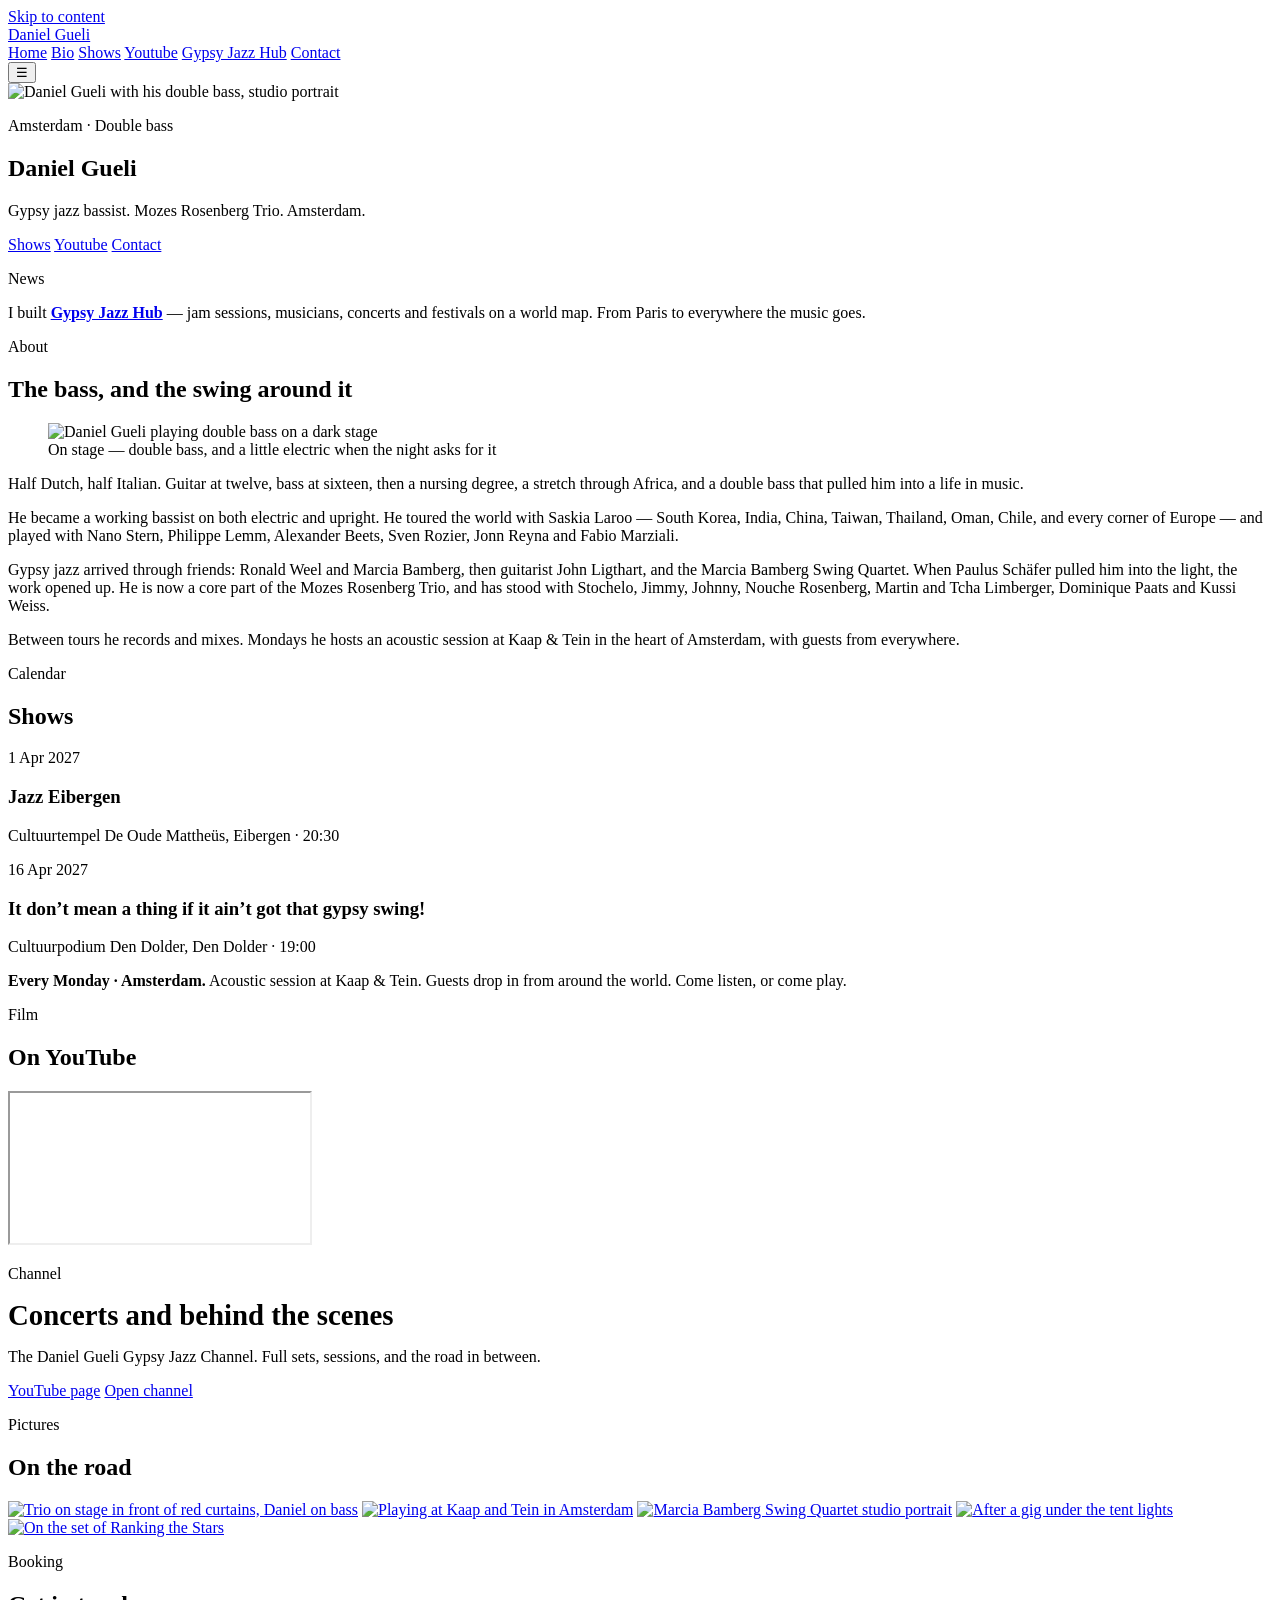
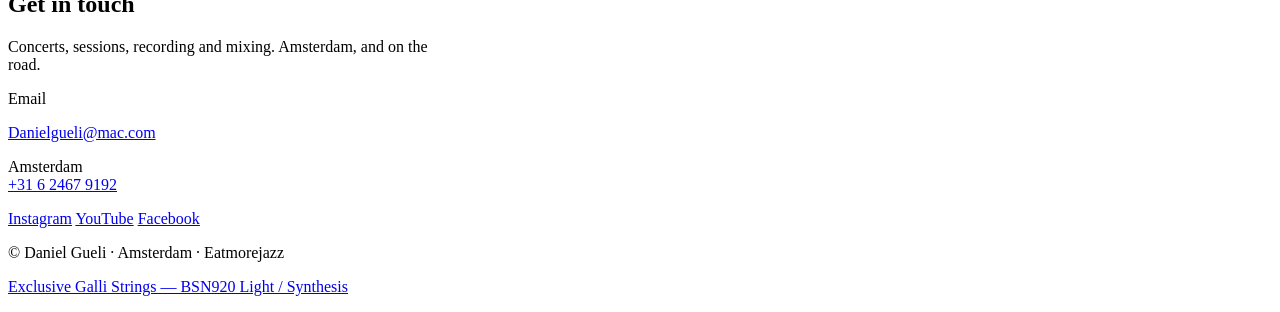
==== index.html @ 9262de5d "Add index.html for cream site" ====
<!DOCTYPE html>
<html lang="en">
<head>
  <meta charset="utf-8" />
  <meta name="viewport" content="width=device-width, initial-scale=1" />
  <title>Daniel Gueli — Gypsy Jazz Double Bass, Amsterdam</title>
  <meta name="description" content="Daniel Gueli is an Amsterdam-based gypsy jazz double bassist. Mozes Rosenberg Trio, Galli Strings artist." />
  <meta property="og:title" content="Daniel Gueli — Gypsy Jazz Double Bass" />
  <meta property="og:description" content="Amsterdam-based gypsy jazz double bassist. Mozes Rosenberg Trio." />
  <meta property="og:image" content="img/hero.jpg" />
  <meta name="twitter:card" content="summary_large_image" />
  <link rel="icon" href="img/hero.jpg" />
  <link rel="stylesheet" href="styles.css" />
  <script type="application/ld+json">
  {"@context":"https://schema.org","@type":"Person","name":"Daniel Gueli","jobTitle":"Double bassist","genre":"Gypsy jazz","address":{"@type":"PostalAddress","addressLocality":"Amsterdam","addressCountry":"NL"},"email":"mailto:Danielgueli@mac.com","telephone":"+31624679192","sameAs":["https://www.youtube.com/@danielgueli","https://www.instagram.com/daniel_gueli/","https://www.facebook.com/profile.php?id=100011158900462"]}
  </script>
</head>
<body>
  <a class="skip" href="#main">Skip to content</a>
  <header class="nav">
    <a class="brand" href="#top">Daniel Gueli</a>
    <nav class="nav-links" id="menu">
      <a href="#top">Home</a>
      <a href="#bio">Bio</a>
      <a href="#shows">Shows</a>
      <a href="youtube.html">Youtube</a>
      <a href="hub.html">Gypsy Jazz Hub</a>
      <a href="#contact">Contact</a>
    </nav>
    <button class="nav-toggle" id="menuBtn" aria-label="Menu" aria-expanded="false">☰</button>
  </header>

  <main id="main">
    <section class="hero" id="top">
      <img class="hero-bg" src="img/hero.jpg" alt="Daniel Gueli with his double bass, studio portrait" />
      <div class="hero-inner">
        <p class="eyebrow">Amsterdam · Double bass</p>
        <h1>Daniel Gueli</h1>
        <p class="lede">Gypsy jazz bassist. Mozes Rosenberg Trio. Amsterdam.</p>
        <div class="hero-cta">
          <a class="btn" href="#shows">Shows</a>
          <a class="btn ghost" href="youtube.html">Youtube</a>
          <a class="btn ghost" href="#contact">Contact</a>
        </div>
        <aside class="news-card">
          <p class="eyebrow">News</p>
          <p>I built <strong><a href="hub.html">Gypsy Jazz Hub</a></strong> — jam sessions, musicians, concerts and festivals on a world map. From Paris to everywhere the music goes.</p>
        </aside>
      </div>
    </section>

    <section id="bio">
      <div class="wrap">
        <div class="sec-h">
          <p class="eyebrow">About</p>
          <h2>The bass, and the swing around it</h2>
        </div>
        <div class="bio-grid">
          <figure class="photo-frame">
            <img src="img/stage.jpg" alt="Daniel Gueli playing double bass on a dark stage" />
            <figcaption class="photo-cap">On stage — double bass, and a little electric when the night asks for it</figcaption>
          </figure>
          <div>
            <p class="lead">Half Dutch, half Italian. Guitar at twelve, bass at sixteen, then a nursing degree, a stretch through Africa, and a double bass that pulled him into a life in music.</p>
            <p>He became a working bassist on both electric and upright. He toured the world with <span class="names">Saskia Laroo</span> — South Korea, India, China, Taiwan, Thailand, Oman, Chile, and every corner of Europe — and played with <span class="names">Nano Stern, Philippe Lemm, Alexander Beets, Sven Rozier, Jonn Reyna</span> and <span class="names">Fabio Marziali</span>.</p>
            <p>Gypsy jazz arrived through friends: <span class="names">Ronald Weel</span> and <span class="names">Marcia Bamberg</span>, then guitarist <span class="names">John Ligthart</span>, and the Marcia Bamberg Swing Quartet. When <span class="names">Paulus Schäfer</span> pulled him into the light, the work opened up. He is now a core part of the <span class="names">Mozes Rosenberg Trio</span>, and has stood with <span class="names">Stochelo, Jimmy, Johnny, Nouche</span> Rosenberg, <span class="names">Martin</span> and <span class="names">Tcha Limberger, Dominique Paats</span> and <span class="names">Kussi Weiss</span>.</p>
            <p>Between tours he records and mixes. Mondays he hosts an acoustic session at Kaap &amp; Tein in the heart of Amsterdam, with guests from everywhere.</p>
          </div>
        </div>
      </div>
    </section>

    <section class="shows" id="shows">
      <div class="wrap">
        <div class="sec-h">
          <p class="eyebrow">Calendar</p>
          <h2>Shows</h2>
        </div>
        <article class="show">
          <time datetime="2027-04-01">1 Apr 2027</time>
          <div>
            <h3>Jazz Eibergen</h3>
            <p>Cultuurtempel De Oude Mattheüs, Eibergen · 20:30</p>
          </div>
        </article>
        <article class="show">
          <time datetime="2027-04-16">16 Apr 2027</time>
          <div>
            <h3>It don’t mean a thing if it ain’t got that gypsy swing!</h3>
            <p>Cultuurpodium Den Dolder, Den Dolder · 19:00</p>
          </div>
        </article>
        <p class="standing"><strong>Every Monday · Amsterdam.</strong> Acoustic session at Kaap &amp; Tein. Guests drop in from around the world. Come listen, or come play.</p>
      </div>
    </section>

    <section id="videos">
      <div class="wrap">
        <div class="sec-h">
          <p class="eyebrow">Film</p>
          <h2>On YouTube</h2>
        </div>
        <div class="videos-grid">
          <div class="embed">
            <iframe src="https://www.youtube.com/embed/Lp_8r-tq2D8" title="Jam at Marcia Bamberg, Samoreau 2026 — Daniel Gueli Gypsy Jazz Channel" allow="accelerometer; autoplay; clipboard-write; encrypted-media; gyroscope; picture-in-picture" allowfullscreen loading="lazy"></iframe>
          </div>
          <div class="video-side">
            <p class="eyebrow">Channel</p>
            <h3 style="font-family:var(--serif);font-size:1.8rem;margin:.4rem 0 .2rem;">Concerts and behind the scenes</h3>
            <p>The Daniel Gueli Gypsy Jazz Channel. Full sets, sessions, and the road in between.</p>
            <a class="btn" href="youtube.html">YouTube page</a>
            <a class="btn ghost" href="https://www.youtube.com/@danielgueli" target="_blank" rel="noopener" style="margin-top:.6rem">Open channel</a>
          </div>
        </div>
      </div>
    </section>

    <section id="gallery">
      <div class="wrap">
        <div class="sec-h">
          <p class="eyebrow">Pictures</p>
          <h2>On the road</h2>
        </div>
        <div class="gallery-grid">
          <a class="wide" href="img/trio.jpg"><img src="img/trio.jpg" alt="Trio on stage in front of red curtains, Daniel on bass" /></a>
          <a href="img/kaap.jpg"><img src="img/kaap.jpg" alt="Playing at Kaap and Tein in Amsterdam" /></a>
          <a href="img/quartet.jpg"><img src="img/quartet.jpg" alt="Marcia Bamberg Swing Quartet studio portrait" /></a>
          <a href="img/tent.jpg"><img src="img/tent.jpg" alt="After a gig under the tent lights" /></a>
          <a href="img/tv.jpg"><img src="img/tv.jpg" alt="On the set of Ranking the Stars" /></a>
        </div>
      </div>
    </section>

    <section id="contact">
      <div class="wrap contact">
        <div>
          <p class="eyebrow">Booking</p>
          <h2>Get in touch</h2>
          <p class="meta" style="margin:1rem 0 0;max-width:28rem;">Concerts, sessions, recording and mixing. Amsterdam, and on the road.</p>
        </div>
        <div>
          <p class="eyebrow">Email</p>
          <a class="big" href="mailto:Danielgueli@mac.com">Danielgueli@mac.com</a>
          <p class="meta">Amsterdam<br /><a href="tel:+31624679192">+31 6 2467 9192</a></p>
          <div class="socials">
            <a href="https://www.instagram.com/daniel_gueli/" target="_blank" rel="noopener">Instagram</a>
            <a href="https://www.youtube.com/@danielgueli" target="_blank" rel="noopener">YouTube</a>
            <a href="https://www.facebook.com/profile.php?id=100011158900462" target="_blank" rel="noopener">Facebook</a>
          </div>
        </div>
      </div>
    </section>
  </main>

  <footer class="wrap">
    <p>© Daniel Gueli · Amsterdam · Eatmorejazz</p>
    <p><a href="https://www.gallistrings.com/en/artists/557-daniel-gueli-eng" target="_blank" rel="noopener">Exclusive Galli Strings — BSN920 Light / Synthesis</a></p>
  </footer>
  <script>
    const btn = document.getElementById('menuBtn');
    const menu = document.getElementById('menu');
    const nav = document.querySelector('.nav');
    btn.addEventListener('click', () => {
      const open = menu.classList.toggle('open');
      btn.setAttribute('aria-expanded', open);
    });
    menu.querySelectorAll('a').forEach(a => a.addEventListener('click', () => menu.classList.remove('open')));
    const onScroll = () => nav.classList.toggle('on-paper', window.scrollY > window.innerHeight * 0.62);
    onScroll();
    window.addEventListener('scroll', onScroll, { passive: true });
  </script>
</body>
</html>
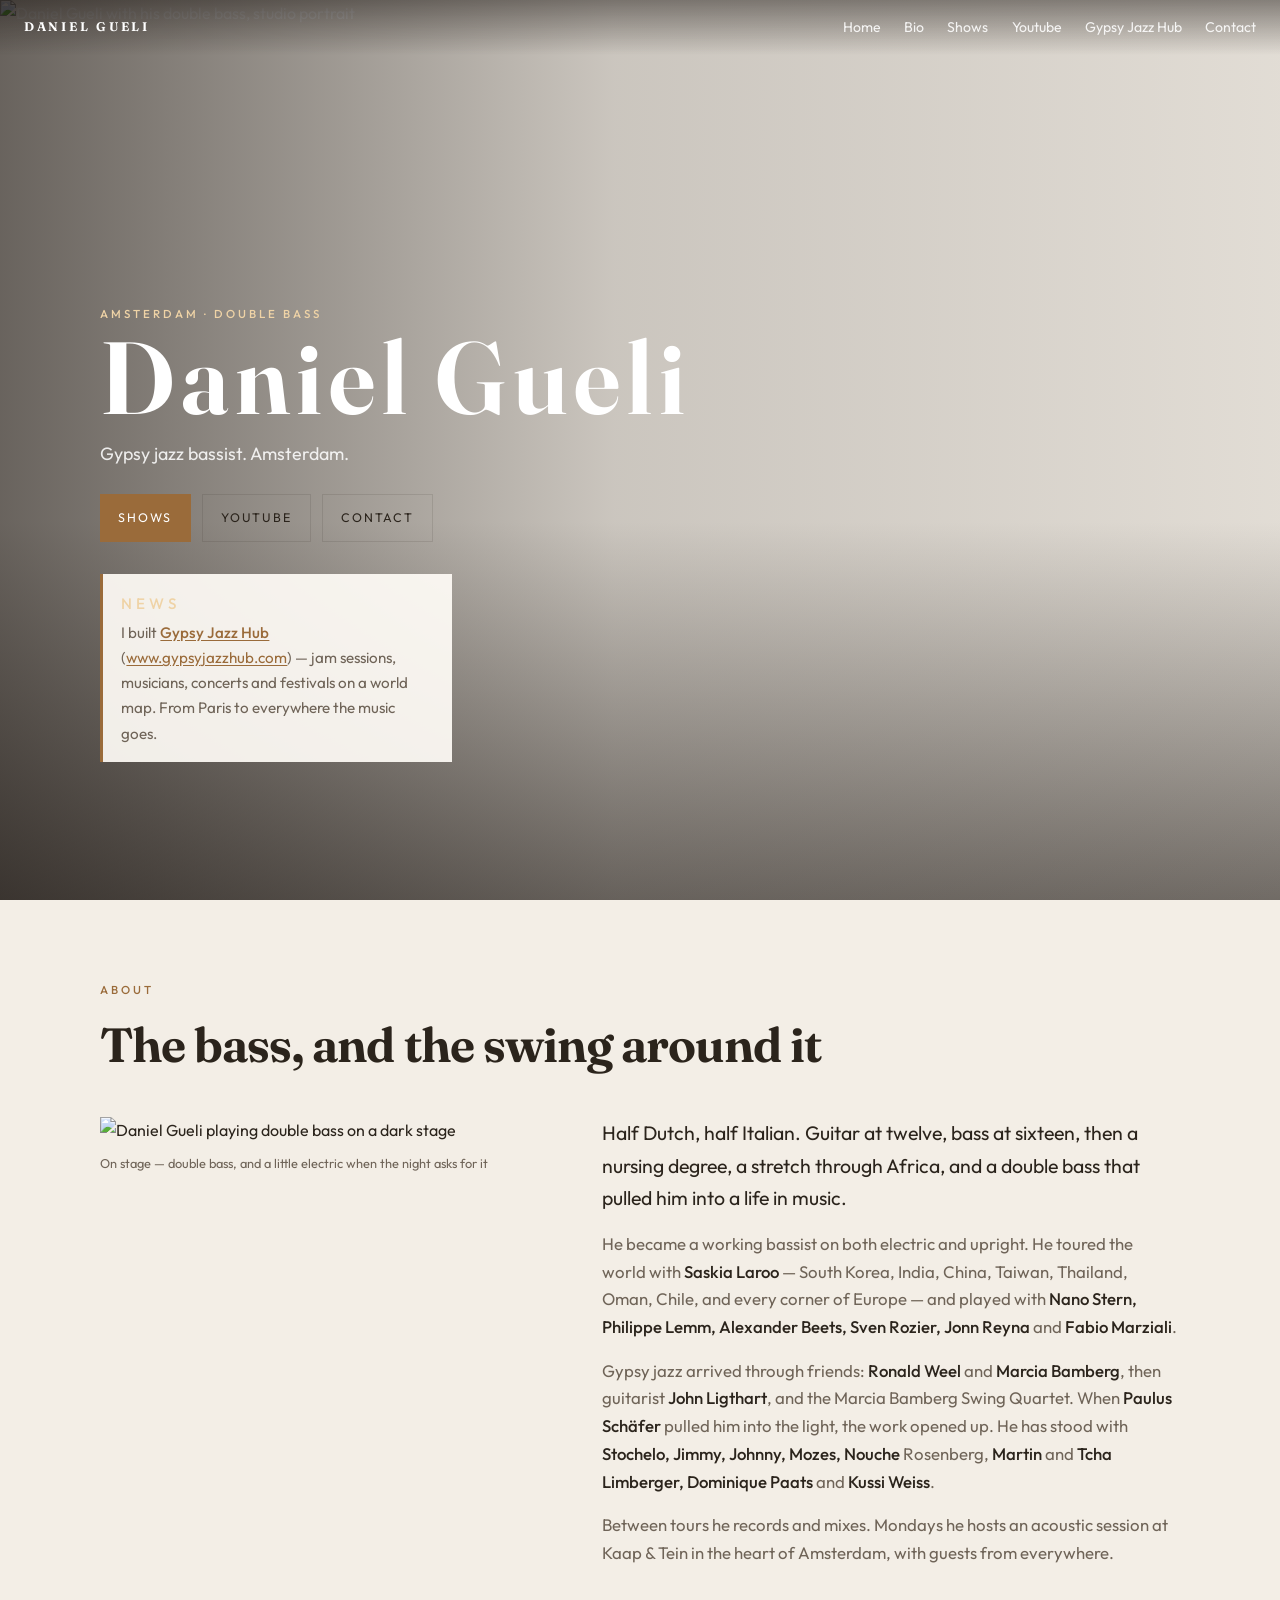
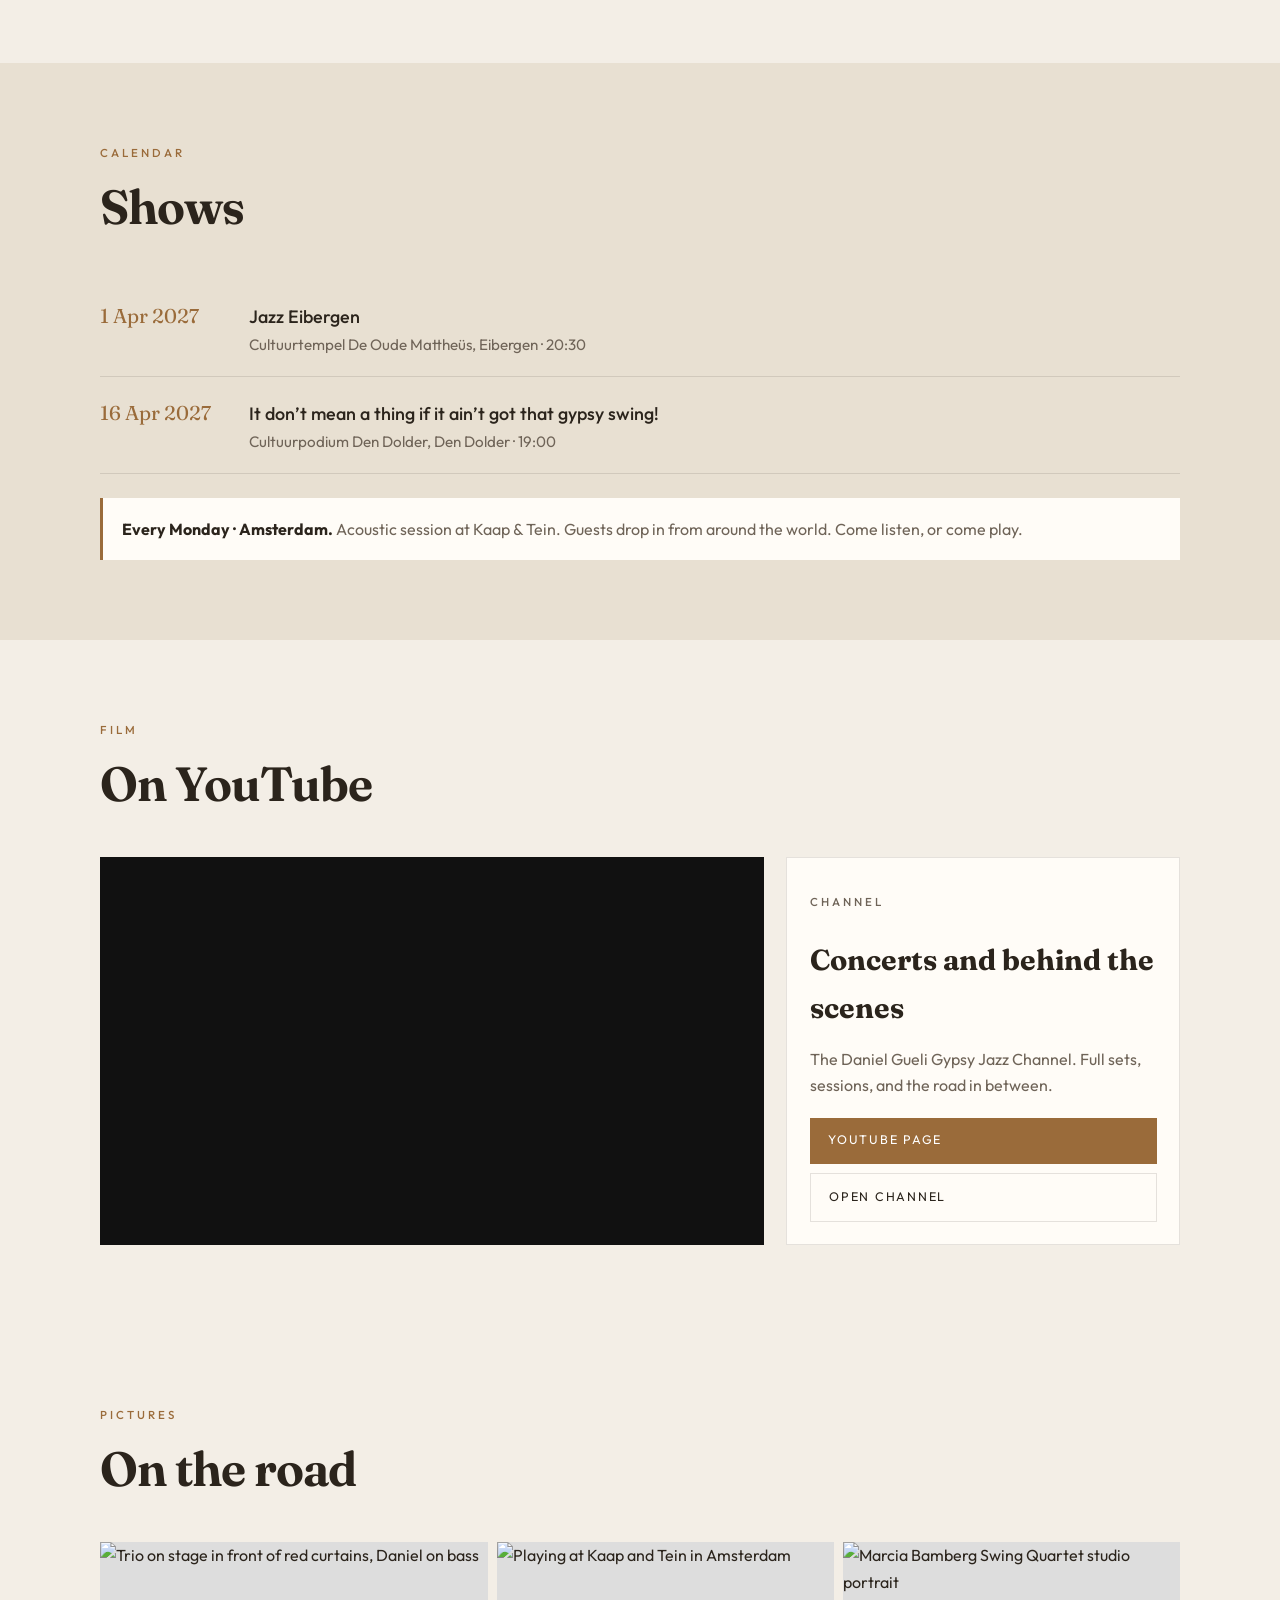
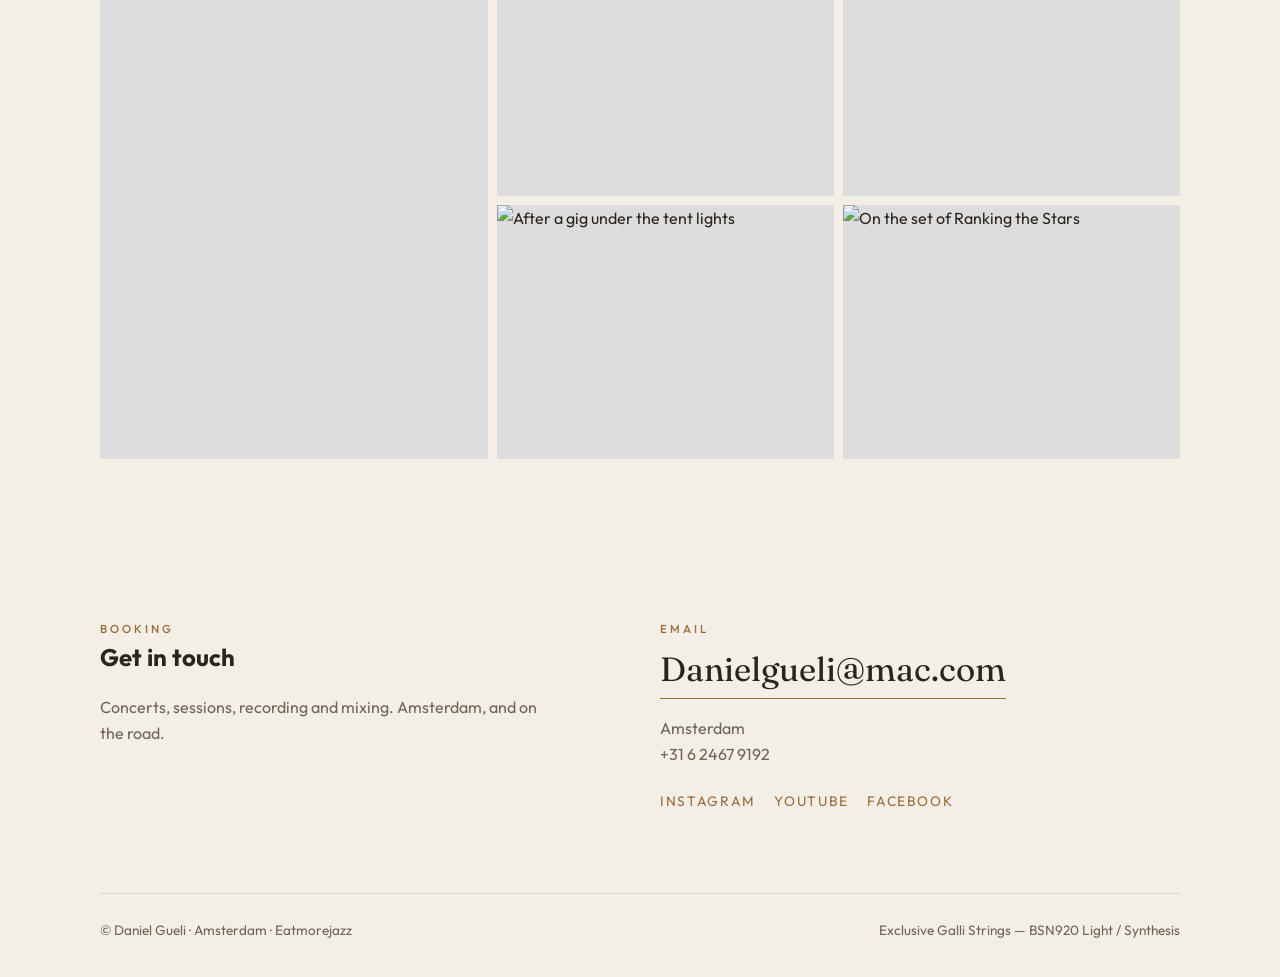
==== commit 03370228: "Sync index.html with live Pages (drop Mozes Trio membership)" ====
--- a/index.html
+++ b/index.html
@@ -4,9 +4,9 @@
   <meta charset="utf-8" />
   <meta name="viewport" content="width=device-width, initial-scale=1" />
   <title>Daniel Gueli — Gypsy Jazz Double Bass, Amsterdam</title>
-  <meta name="description" content="Daniel Gueli is an Amsterdam-based gypsy jazz double bassist. Mozes Rosenberg Trio, Galli Strings artist." />
+  <meta name="description" content="Daniel Gueli is an Amsterdam-based gypsy jazz double bassist. Galli Strings artist." />
   <meta property="og:title" content="Daniel Gueli — Gypsy Jazz Double Bass" />
-  <meta property="og:description" content="Amsterdam-based gypsy jazz double bassist. Mozes Rosenberg Trio." />
+  <meta property="og:description" content="Amsterdam-based gypsy jazz double bassist." />
   <meta property="og:image" content="img/hero.jpg" />
   <meta name="twitter:card" content="summary_large_image" />
   <link rel="icon" href="img/hero.jpg" />
@@ -36,7 +36,7 @@
       <div class="hero-inner">
         <p class="eyebrow">Amsterdam · Double bass</p>
         <h1>Daniel Gueli</h1>
-        <p class="lede">Gypsy jazz bassist. Mozes Rosenberg Trio. Amsterdam.</p>
+        <p class="lede">Gypsy jazz bassist. Amsterdam.</p>
         <div class="hero-cta">
           <a class="btn" href="#shows">Shows</a>
           <a class="btn ghost" href="youtube.html">Youtube</a>
@@ -44,7 +44,7 @@
         </div>
         <aside class="news-card">
           <p class="eyebrow">News</p>
-          <p>I built <strong><a href="hub.html">Gypsy Jazz Hub</a></strong> — jam sessions, musicians, concerts and festivals on a world map. From Paris to everywhere the music goes.</p>
+          <p>I built <strong><a href="hub.html">Gypsy Jazz Hub</a></strong> (<a href="https://www.gypsyjazzhub.com/" target="_blank" rel="noopener">www.gypsyjazzhub.com</a>) — jam sessions, musicians, concerts and festivals on a world map. From Paris to everywhere the music goes.</p>
         </aside>
       </div>
     </section>
@@ -63,8 +63,8 @@
           <div>
             <p class="lead">Half Dutch, half Italian. Guitar at twelve, bass at sixteen, then a nursing degree, a stretch through Africa, and a double bass that pulled him into a life in music.</p>
             <p>He became a working bassist on both electric and upright. He toured the world with <span class="names">Saskia Laroo</span> — South Korea, India, China, Taiwan, Thailand, Oman, Chile, and every corner of Europe — and played with <span class="names">Nano Stern, Philippe Lemm, Alexander Beets, Sven Rozier, Jonn Reyna</span> and <span class="names">Fabio Marziali</span>.</p>
-            <p>Gypsy jazz arrived through friends: <span class="names">Ronald Weel</span> and <span class="names">Marcia Bamberg</span>, then guitarist <span class="names">John Ligthart</span>, and the Marcia Bamberg Swing Quartet. When <span class="names">Paulus Schäfer</span> pulled him into the light, the work opened up. He is now a core part of the <span class="names">Mozes Rosenberg Trio</span>, and has stood with <span class="names">Stochelo, Jimmy, Johnny, Nouche</span> Rosenberg, <span class="names">Martin</span> and <span class="names">Tcha Limberger, Dominique Paats</span> and <span class="names">Kussi Weiss</span>.</p>
-            <p>Between tours he records and mixes. Mondays he hosts an acoustic session at Kaap &amp; Tein in the heart of Amsterdam, with guests from everywhere.</p>
+            <p>Gypsy jazz arrived through friends: <span class="names">Ronald Weel</span> and <span class="names">Marcia Bamberg</span>, then guitarist <span class="names">John Ligthart</span>, and the Marcia Bamberg Swing Quartet. When <span class="names">Paulus Schäfer</span> pulled him into the light, the work opened up. He has stood with <span class="names">Stochelo, Jimmy, Johnny, Mozes, Nouche</span> Rosenberg, <span class="names">Martin</span> and <span class="names">Tcha Limberger, Dominique Paats</span> and <span class="names">Kussi Weiss</span>.</p>
+            <p>Between tours he records and mixes. Mondays he hosts an acoustic session at Kaap & Tein in the heart of Amsterdam, with guests from everywhere.</p>
           </div>
         </div>
       </div>
@@ -90,7 +90,7 @@
             <p>Cultuurpodium Den Dolder, Den Dolder · 19:00</p>
           </div>
         </article>
-        <p class="standing"><strong>Every Monday · Amsterdam.</strong> Acoustic session at Kaap &amp; Tein. Guests drop in from around the world. Come listen, or come play.</p>
+        <p class="standing"><strong>Every Monday · Amsterdam.</strong> Acoustic session at Kaap & Tein. Guests drop in from around the world. Come listen, or come play.</p>
       </div>
     </section>
 
--- a/styles.css
+++ b/styles.css
@@ -0,0 +1,355 @@
+@import url("https://fonts.googleapis.com/css2?family=Fraunces:opsz,wght@9..144,500;9..144,650&family=Outfit:wght@300;400;500;600&display=swap");
+
+:root {
+  --paper: #f3eee6;
+  --paper-2: #e8e0d2;
+  --ink: #2b241c;
+  --muted: #6f6458;
+  --wood: #9a6b3a;
+  --wood-2: #b9844d;
+  --line: rgba(43, 36, 28, 0.12);
+  --white: #fffcf7;
+  --serif: "Fraunces", Georgia, serif;
+  --sans: "Outfit", system-ui, sans-serif;
+}
+
+* { box-sizing: border-box; margin: 0; padding: 0; }
+html { scroll-behavior: smooth; }
+html, body { background: var(--paper); color: var(--ink); }
+body {
+  font-family: var(--sans);
+  font-weight: 400;
+  line-height: 1.65;
+}
+img { max-width: 100%; display: block; }
+a { color: inherit; text-decoration: none; }
+button { font: inherit; background: none; border: 0; color: inherit; cursor: pointer; }
+
+.skip { position: absolute; left: -999px; }
+.skip:focus { left: 1rem; top: 1rem; z-index: 100; background: var(--wood); color: #fff; padding: .5rem 1rem; }
+
+.wrap { width: min(1080px, calc(100% - 2.4rem)); margin-inline: auto; }
+.eyebrow {
+  font-size: 0.72rem;
+  letter-spacing: 0.26em;
+  text-transform: uppercase;
+  color: var(--wood);
+  font-weight: 500;
+}
+
+.nav {
+  position: fixed; inset: 0 0 auto 0;
+  z-index: 40;
+  display: flex; align-items: center; justify-content: space-between;
+  padding: 1rem 1.5rem;
+  color: #fff;
+  background: linear-gradient(to bottom, rgba(20,14,10,.45), transparent);
+}
+.nav.on-paper {
+  color: var(--ink);
+  background: rgba(243, 238, 230, 0.92);
+  backdrop-filter: blur(12px);
+  -webkit-backdrop-filter: blur(12px);
+  border-bottom: 1px solid var(--line);
+}
+.nav .brand {
+  font-family: var(--serif);
+  font-weight: 650;
+  letter-spacing: 0.22em;
+  font-size: 0.78rem;
+  text-transform: uppercase;
+}
+.nav-links { display: flex; gap: 1.45rem; font-size: 0.88rem; }
+.nav-links a { opacity: 0.88; }
+.nav-links a:hover { opacity: 1; }
+.nav-toggle { display: none; color: inherit; font-size: 1.3rem; }
+
+.hero {
+  position: relative;
+  min-height: 100svh;
+  color: #fff;
+  display: flex;
+  align-items: flex-end;
+  overflow: hidden;
+}
+.hero-bg {
+  position: absolute; inset: 0;
+  width: 100%; height: 100%;
+  object-fit: cover;
+  object-position: 62% 18%;
+}
+.hero::after {
+  content: "";
+  position: absolute; inset: 0;
+  background:
+    linear-gradient(90deg, rgba(20,14,10,.62) 0%, rgba(20,14,10,.18) 48%, rgba(20,14,10,.08) 100%),
+    linear-gradient(to top, rgba(20,14,10,.55) 0%, transparent 42%);
+}
+.hero-inner {
+  position: relative; z-index: 2;
+  padding: 7.5rem 0 3.6rem;
+  width: min(1080px, calc(100% - 2.4rem));
+  margin-inline: auto;
+}
+.hero h1 {
+  font-family: var(--serif);
+  font-weight: 650;
+  font-size: clamp(3.4rem, 9vw, 6.4rem);
+  line-height: 0.92;
+  letter-spacing: 0.06em;
+  margin: 0.45rem 0 0.9rem;
+}
+.hero .lede {
+  max-width: 26rem;
+  font-size: 1.12rem;
+  color: rgba(255,255,255,.86);
+}
+.hero .eyebrow { color: #efd3a6; }
+.hero-cta { display: flex; flex-wrap: wrap; gap: 0.7rem; margin-top: 1.6rem; }
+.news-card {
+  margin-top: 2rem;
+  max-width: 22rem;
+  background: rgba(255,252,247,.92);
+  color: var(--ink);
+  padding: 1.05rem 1.15rem;
+  border-left: 3px solid var(--wood);
+}
+.news-card .eyebrow { margin-bottom: .25rem; }
+.news-card p { font-size: 0.95rem; color: var(--muted); }
+.news-card strong { color: var(--ink); font-weight: 500; }
+.news-card a { color: var(--wood); text-decoration: underline; text-underline-offset: 2px; }
+.news-card a:hover { color: var(--wood-2); }
+
+.btn {
+  display: inline-flex; align-items: center;
+  padding: 0.8rem 1.15rem;
+  background: var(--wood);
+  color: #fff;
+  font-size: 0.78rem;
+  letter-spacing: 0.14em;
+  text-transform: uppercase;
+}
+.btn:hover { background: var(--wood-2); }
+.btn.ghost {
+  background: transparent;
+  color: #fff;
+  border: 1px solid rgba(255,255,255,.55);
+}
+.btn.ghost:hover { border-color: #fff; }
+.btn.on-paper {
+  color: #fff;
+}
+section .btn.ghost {
+  color: var(--ink);
+  border-color: var(--line);
+}
+section .btn.ghost:hover { border-color: var(--wood); color: var(--wood); }
+body.page .btn.ghost {
+  color: var(--ink);
+  border-color: var(--line);
+}
+body.page .btn.ghost:hover { border-color: var(--wood); color: var(--wood); }
+
+section { padding: 5rem 0; }
+.sec-h { margin-bottom: 2.1rem; }
+.sec-h h2 {
+  font-family: var(--serif);
+  font-size: clamp(2rem, 4vw, 3rem);
+  font-weight: 650;
+  letter-spacing: -0.02em;
+  margin-top: 0.35rem;
+}
+
+.bio-grid {
+  display: grid;
+  grid-template-columns: 0.88fr 1.12fr;
+  gap: 3rem;
+  align-items: start;
+}
+.bio-grid p { color: var(--muted); margin-bottom: 1rem; font-size: 1.05rem; }
+.bio-grid p.lead { color: var(--ink); font-size: 1.22rem; }
+.names { color: var(--ink); font-weight: 500; }
+.photo-frame img { width: 100%; }
+.photo-cap { margin-top: 0.6rem; color: var(--muted); font-size: 0.8rem; }
+
+.shows { background: var(--paper-2); }
+.show {
+  display: grid;
+  grid-template-columns: 8.2rem 1fr;
+  gap: 1.1rem;
+  align-items: baseline;
+  padding: 1.2rem 0;
+  border-bottom: 1px solid var(--line);
+}
+.show time {
+  font-family: var(--serif);
+  font-size: 1.25rem;
+  color: var(--wood);
+}
+.show h3 { font-size: 1.12rem; font-weight: 500; }
+.show p { color: var(--muted); font-size: 0.95rem; }
+.standing {
+  margin-top: 1.5rem;
+  padding: 1.1rem 1.2rem;
+  background: var(--white);
+  border-left: 3px solid var(--wood);
+  color: var(--muted);
+}
+.standing strong { color: var(--ink); }
+
+.videos-grid {
+  display: grid;
+  grid-template-columns: 1.35fr 0.8fr;
+  gap: 1.4rem;
+}
+.embed { position: relative; padding-top: 56.25%; background: #111; }
+.embed iframe { position: absolute; inset: 0; width: 100%; height: 100%; border: 0; }
+.video-side {
+  display: flex; flex-direction: column; justify-content: center;
+  padding: 1.4rem;
+  background: var(--white);
+  border: 1px solid var(--line);
+}
+.video-side p { color: var(--muted); margin: 0.7rem 0 1.2rem; }
+
+.gallery-grid {
+  display: grid;
+  grid-template-columns: 1.15fr 1fr 1fr;
+  gap: 0.55rem;
+}
+.gallery-grid a { overflow: hidden; background: #ddd; }
+.gallery-grid img {
+  width: 100%; height: 100%; object-fit: cover; aspect-ratio: 4/3;
+  transition: transform .5s ease;
+}
+.gallery-grid a:hover img { transform: scale(1.04); }
+.gallery-grid .wide { grid-column: 1 / 2; grid-row: 1 / 3; }
+.gallery-grid .wide img { aspect-ratio: 3/4; min-height: 100%; }
+
+.contact {
+  display: grid;
+  grid-template-columns: 1fr 1fr;
+  gap: 2.5rem;
+}
+.contact a.big {
+  font-family: var(--serif);
+  font-size: clamp(1.5rem, 3vw, 2.1rem);
+  display: inline-block;
+  border-bottom: 1px solid var(--wood);
+  margin: 0.25rem 0 1rem;
+}
+.contact .meta { color: var(--muted); }
+.socials { display: flex; gap: 1.15rem; margin-top: 1.4rem; color: var(--wood); font-size: 0.86rem; letter-spacing: 0.12em; text-transform: uppercase; }
+
+footer {
+  padding: 1.6rem 0 2.2rem;
+  border-top: 1px solid var(--line);
+  display: flex; justify-content: space-between; gap: 1rem; flex-wrap: wrap;
+  color: var(--muted); font-size: 0.85rem;
+}
+
+@media (max-width: 860px) {
+  .nav-links { display: none; }
+  .nav-links.open {
+    display: flex; flex-direction: column;
+    position: absolute; top: 100%; left: 0; right: 0;
+    background: var(--paper); color: var(--ink);
+    padding: 1rem 1.4rem 1.4rem;
+    gap: 0.85rem;
+  }
+  .nav-toggle { display: block; }
+  .bio-grid, .videos-grid, .contact { grid-template-columns: 1fr; }
+  .show { grid-template-columns: 1fr; gap: 0.25rem; }
+  .gallery-grid { grid-template-columns: 1fr 1fr; }
+  .gallery-grid .wide { grid-column: 1 / -1; grid-row: auto; }
+  .hero h1 { letter-spacing: 0.03em; }
+  section { padding: 3.6rem 0; }
+}
+
+@media (prefers-reduced-motion: reduce) {
+  html { scroll-behavior: auto; }
+  .gallery-grid img { transition: none; }
+}
+
+
+/* Inner pages */
+body.page { background: var(--paper); }
+body.page .nav {
+  color: var(--ink);
+  background: rgba(243, 238, 230, 0.96);
+  backdrop-filter: blur(12px);
+  -webkit-backdrop-filter: blur(12px);
+  border-bottom: 1px solid var(--line);
+}
+.page-hero {
+  padding: 7.5rem 0 2.4rem;
+  border-bottom: 1px solid var(--line);
+  background: var(--paper-2);
+}
+.page-hero h1 {
+  font-family: var(--serif);
+  font-size: clamp(2.4rem, 5vw, 3.6rem);
+  font-weight: 650;
+  letter-spacing: -0.02em;
+  margin: 0.4rem 0 0.8rem;
+}
+.page-hero .lede {
+  max-width: 36rem;
+  color: var(--muted);
+  font-size: 1.12rem;
+}
+.feature-grid {
+  display: grid;
+  grid-template-columns: 1.1fr 0.9fr;
+  gap: 2.4rem;
+  align-items: start;
+  padding: 3.5rem 0;
+}
+.feature-grid p { color: var(--muted); margin-bottom: 1rem; font-size: 1.05rem; }
+.feature-grid .lead { color: var(--ink); font-size: 1.2rem; }
+.checklist { list-style: none; margin: 1.2rem 0 1.6rem; }
+.checklist li {
+  padding: 0.55rem 0 0.55rem 1.4rem;
+  position: relative;
+  color: var(--muted);
+  border-bottom: 1px solid var(--line);
+}
+.checklist li::before {
+  content: "";
+  position: absolute; left: 0; top: 1rem;
+  width: 0.45rem; height: 0.45rem;
+  background: var(--wood);
+  border-radius: 50%;
+}
+.video-stack {
+  display: grid;
+  gap: 1.2rem;
+  padding: 0 0 3.5rem;
+}
+.video-row {
+  display: grid;
+  grid-template-columns: 1.35fr 0.85fr;
+  gap: 1.2rem;
+  align-items: center;
+}
+.video-row .meta h3 {
+  font-family: var(--serif);
+  font-size: 1.35rem;
+  font-weight: 650;
+  margin: 0.3rem 0 0.5rem;
+}
+.video-row .meta p { color: var(--muted); font-size: 0.98rem; }
+.panel {
+  background: var(--white);
+  border: 1px solid var(--line);
+  padding: 1.4rem 1.5rem;
+}
+.panel h3 {
+  font-family: var(--serif);
+  font-size: 1.5rem;
+  margin: 0.3rem 0 0.6rem;
+}
+.panel p { color: var(--muted); margin-bottom: 1rem; }
+@media (max-width: 860px) {
+  .feature-grid, .video-row { grid-template-columns: 1fr; }
+}
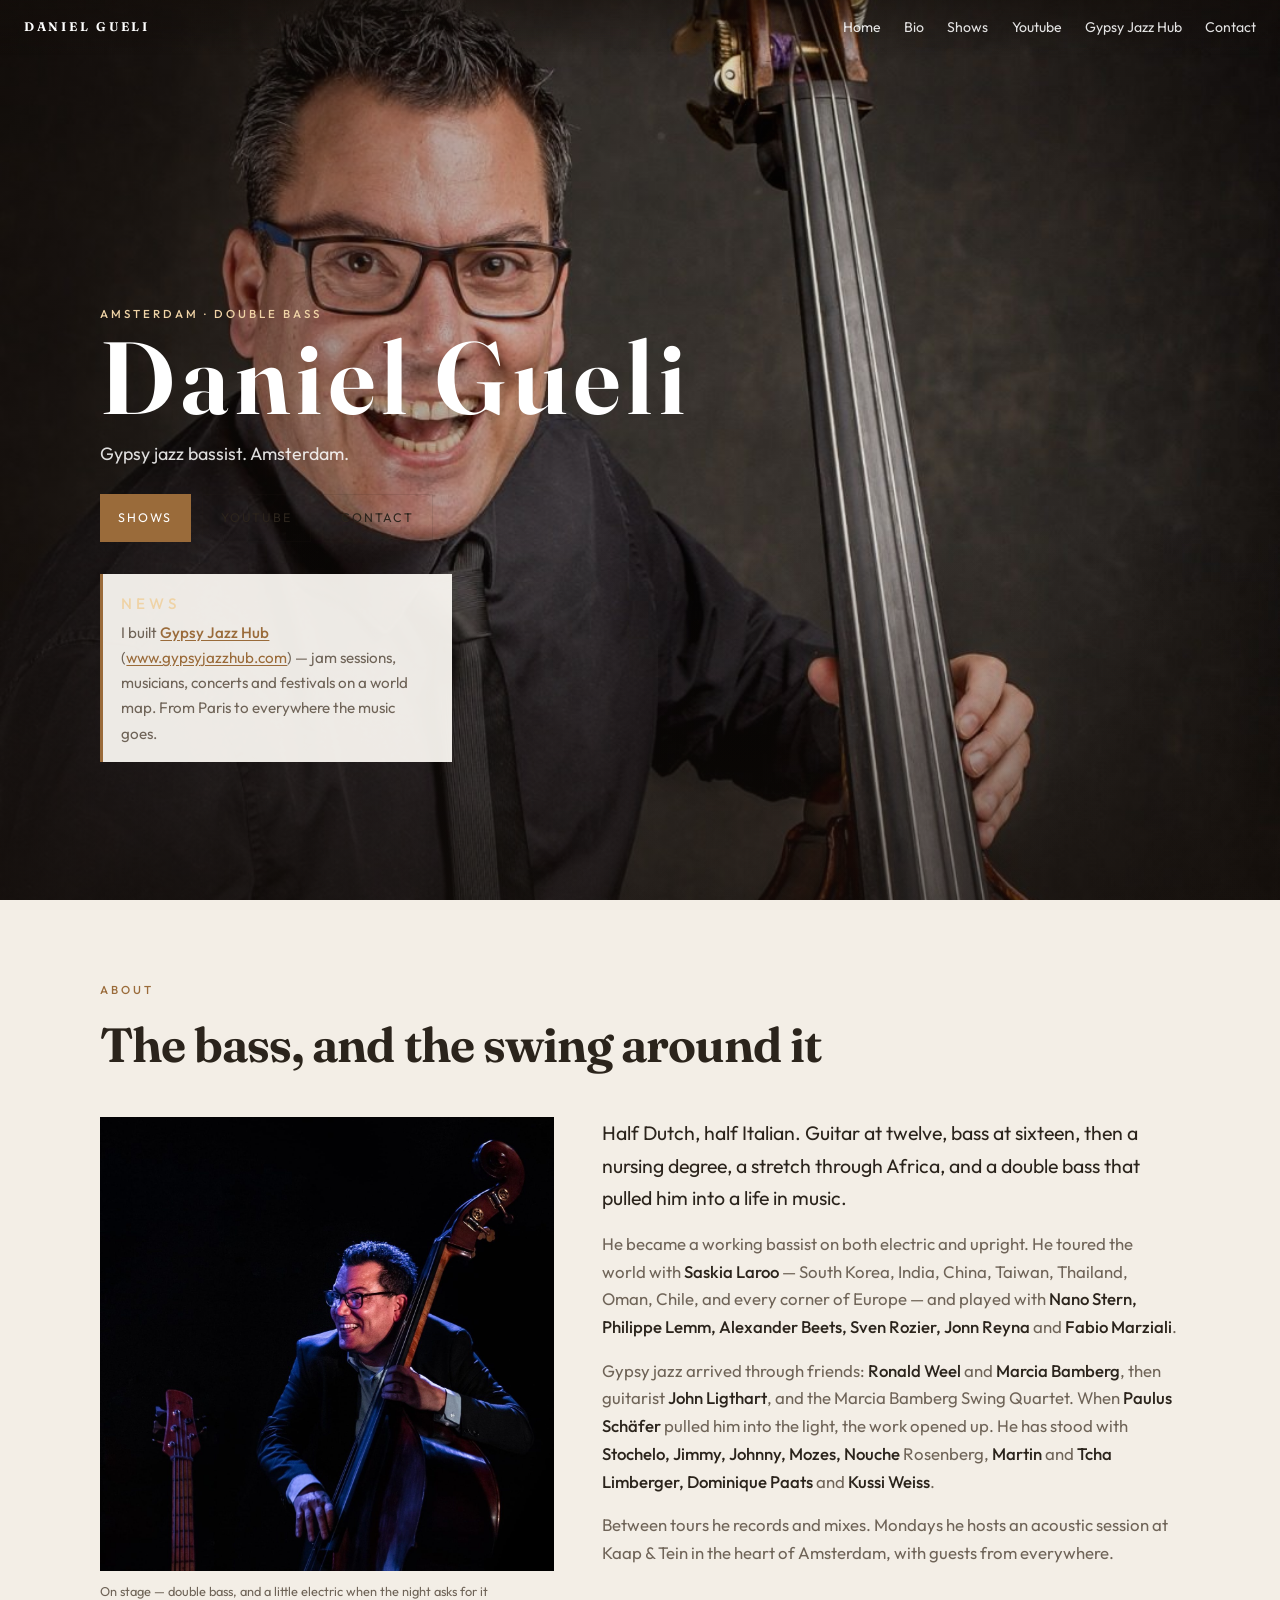
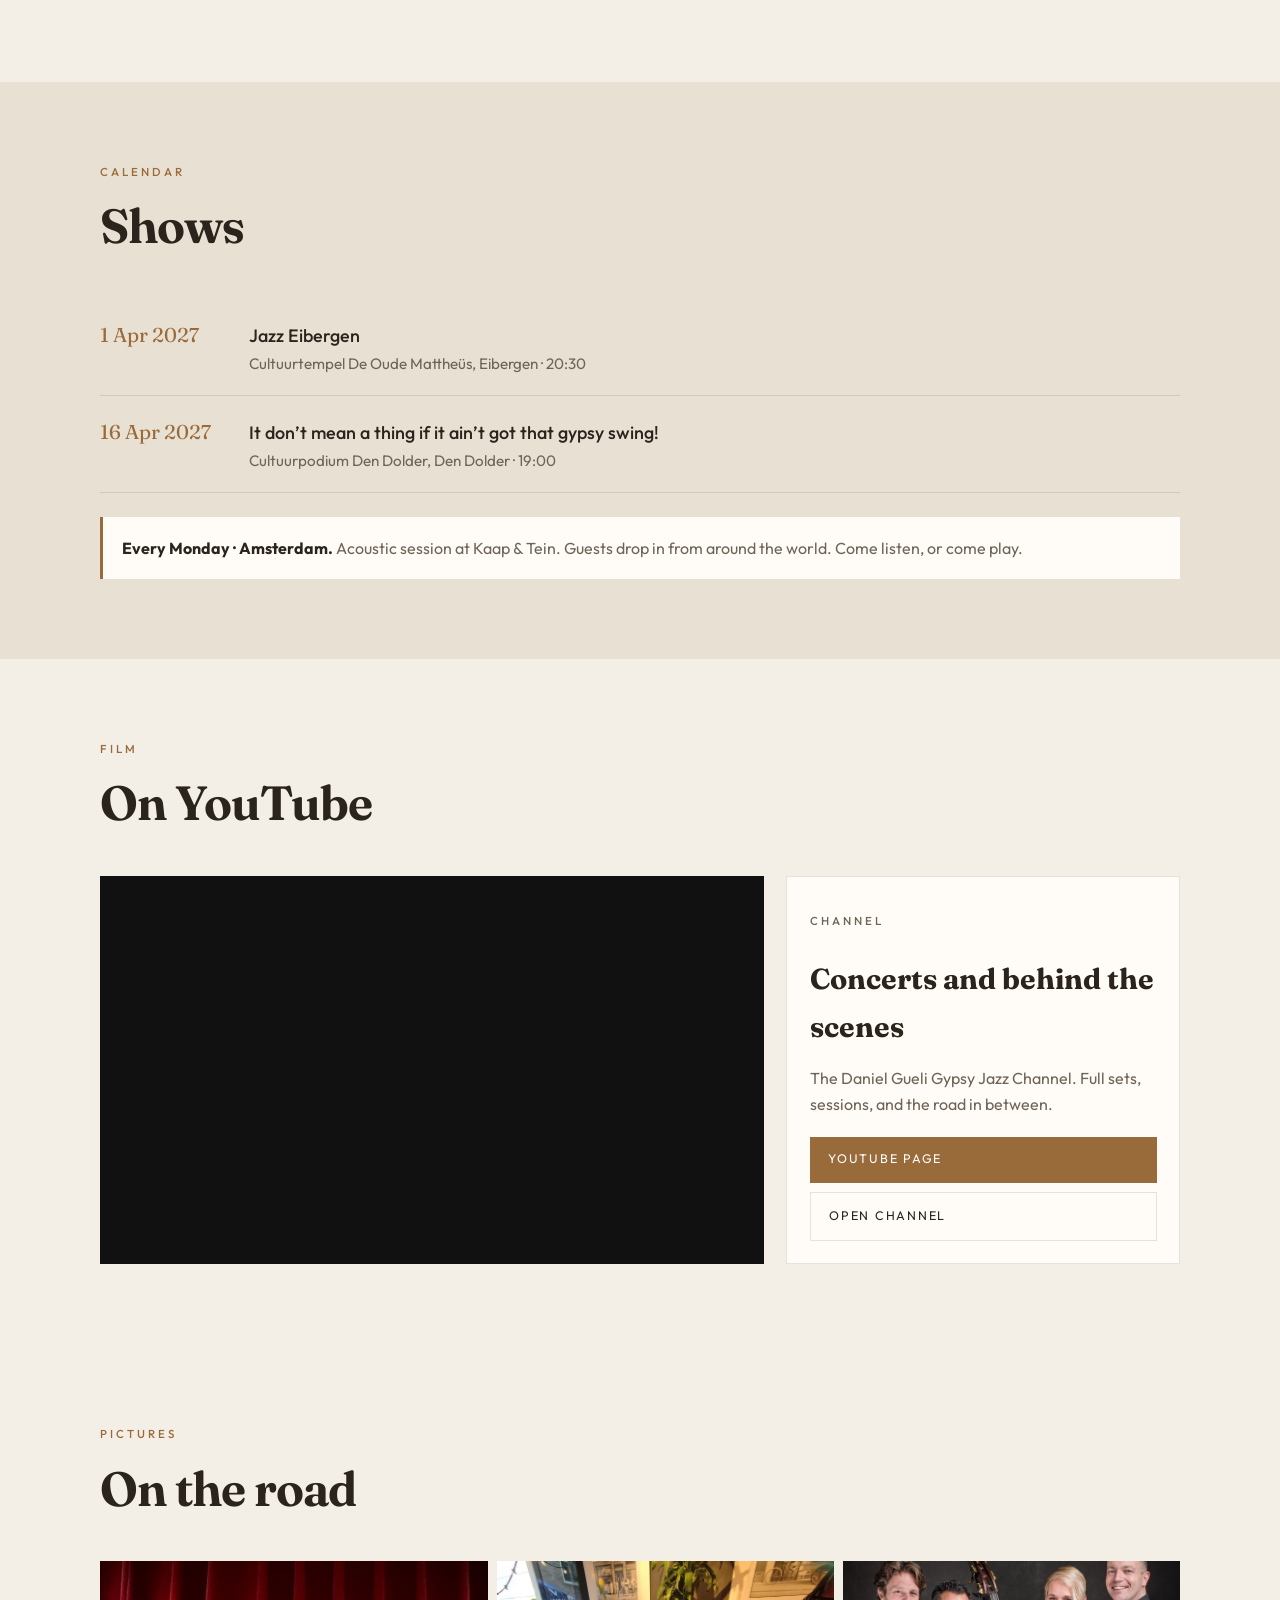
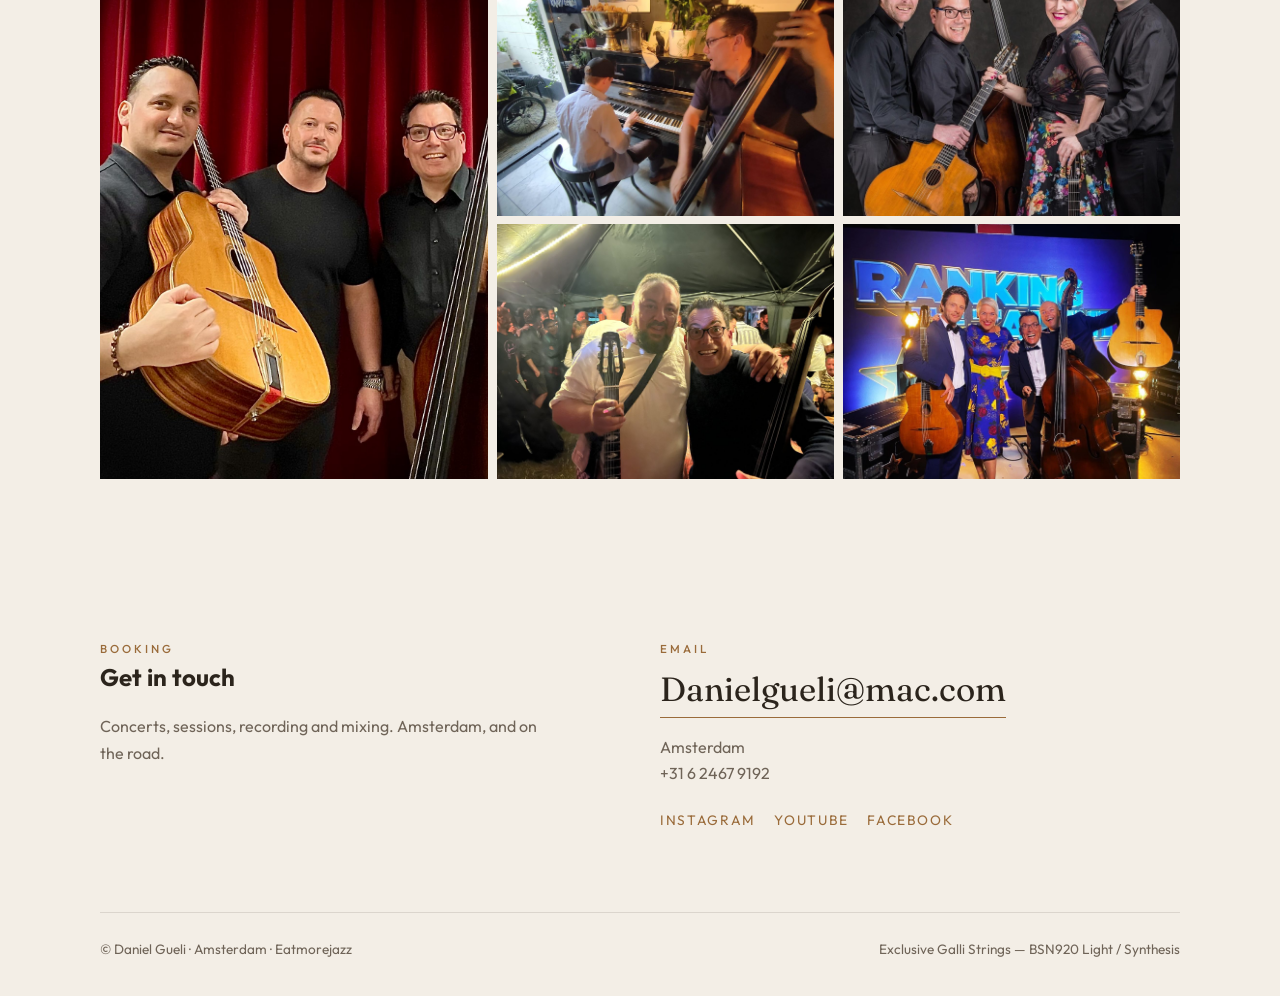
==== commit 3b791003: "Fix index.html to exact Pages dist bytes; remove one-shot workflow" ====
--- a/index.html
+++ b/index.html
@@ -64,7 +64,7 @@
             <p class="lead">Half Dutch, half Italian. Guitar at twelve, bass at sixteen, then a nursing degree, a stretch through Africa, and a double bass that pulled him into a life in music.</p>
             <p>He became a working bassist on both electric and upright. He toured the world with <span class="names">Saskia Laroo</span> — South Korea, India, China, Taiwan, Thailand, Oman, Chile, and every corner of Europe — and played with <span class="names">Nano Stern, Philippe Lemm, Alexander Beets, Sven Rozier, Jonn Reyna</span> and <span class="names">Fabio Marziali</span>.</p>
             <p>Gypsy jazz arrived through friends: <span class="names">Ronald Weel</span> and <span class="names">Marcia Bamberg</span>, then guitarist <span class="names">John Ligthart</span>, and the Marcia Bamberg Swing Quartet. When <span class="names">Paulus Schäfer</span> pulled him into the light, the work opened up. He has stood with <span class="names">Stochelo, Jimmy, Johnny, Mozes, Nouche</span> Rosenberg, <span class="names">Martin</span> and <span class="names">Tcha Limberger, Dominique Paats</span> and <span class="names">Kussi Weiss</span>.</p>
-            <p>Between tours he records and mixes. Mondays he hosts an acoustic session at Kaap & Tein in the heart of Amsterdam, with guests from everywhere.</p>
+            <p>Between tours he records and mixes. Mondays he hosts an acoustic session at Kaap &amp; Tein in the heart of Amsterdam, with guests from everywhere.</p>
           </div>
         </div>
       </div>
@@ -90,7 +90,7 @@
             <p>Cultuurpodium Den Dolder, Den Dolder · 19:00</p>
           </div>
         </article>
-        <p class="standing"><strong>Every Monday · Amsterdam.</strong> Acoustic session at Kaap & Tein. Guests drop in from around the world. Come listen, or come play.</p>
+        <p class="standing"><strong>Every Monday · Amsterdam.</strong> Acoustic session at Kaap &amp; Tein. Guests drop in from around the world. Come listen, or come play.</p>
       </div>
     </section>
 
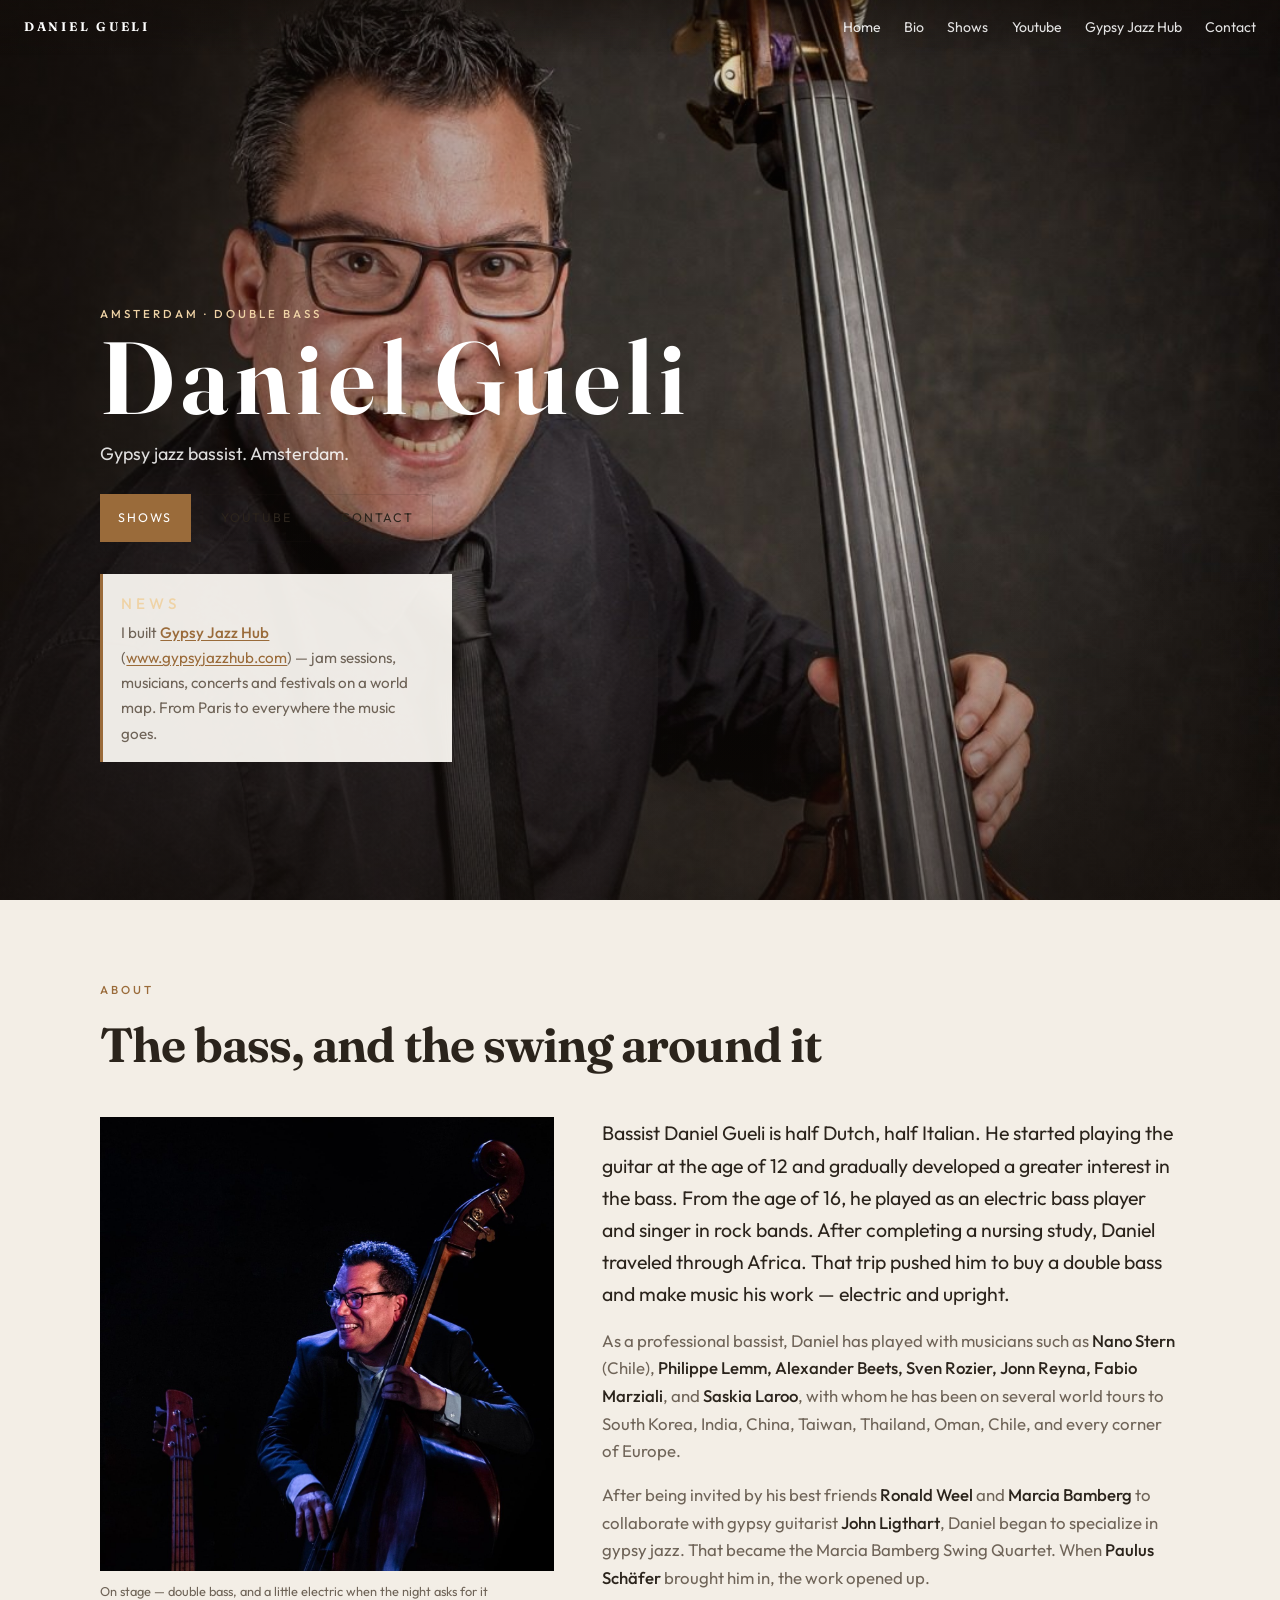
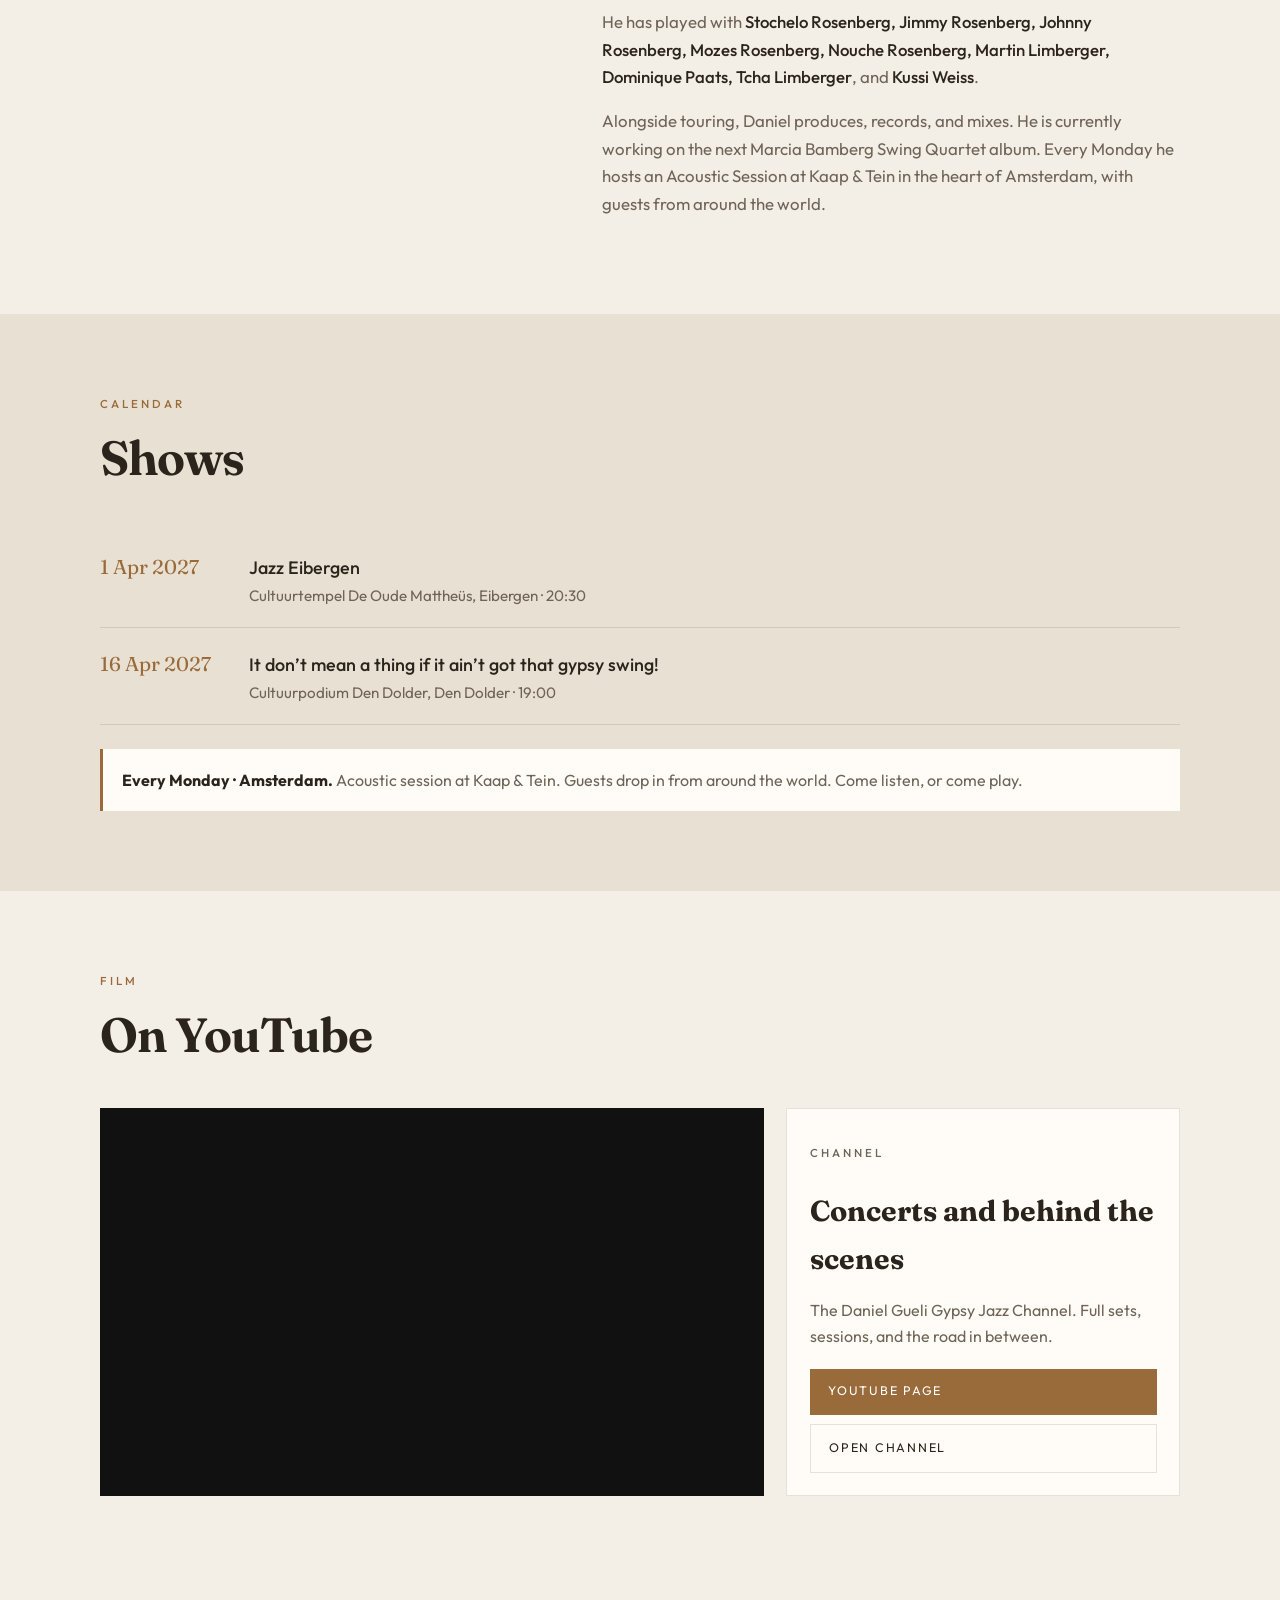
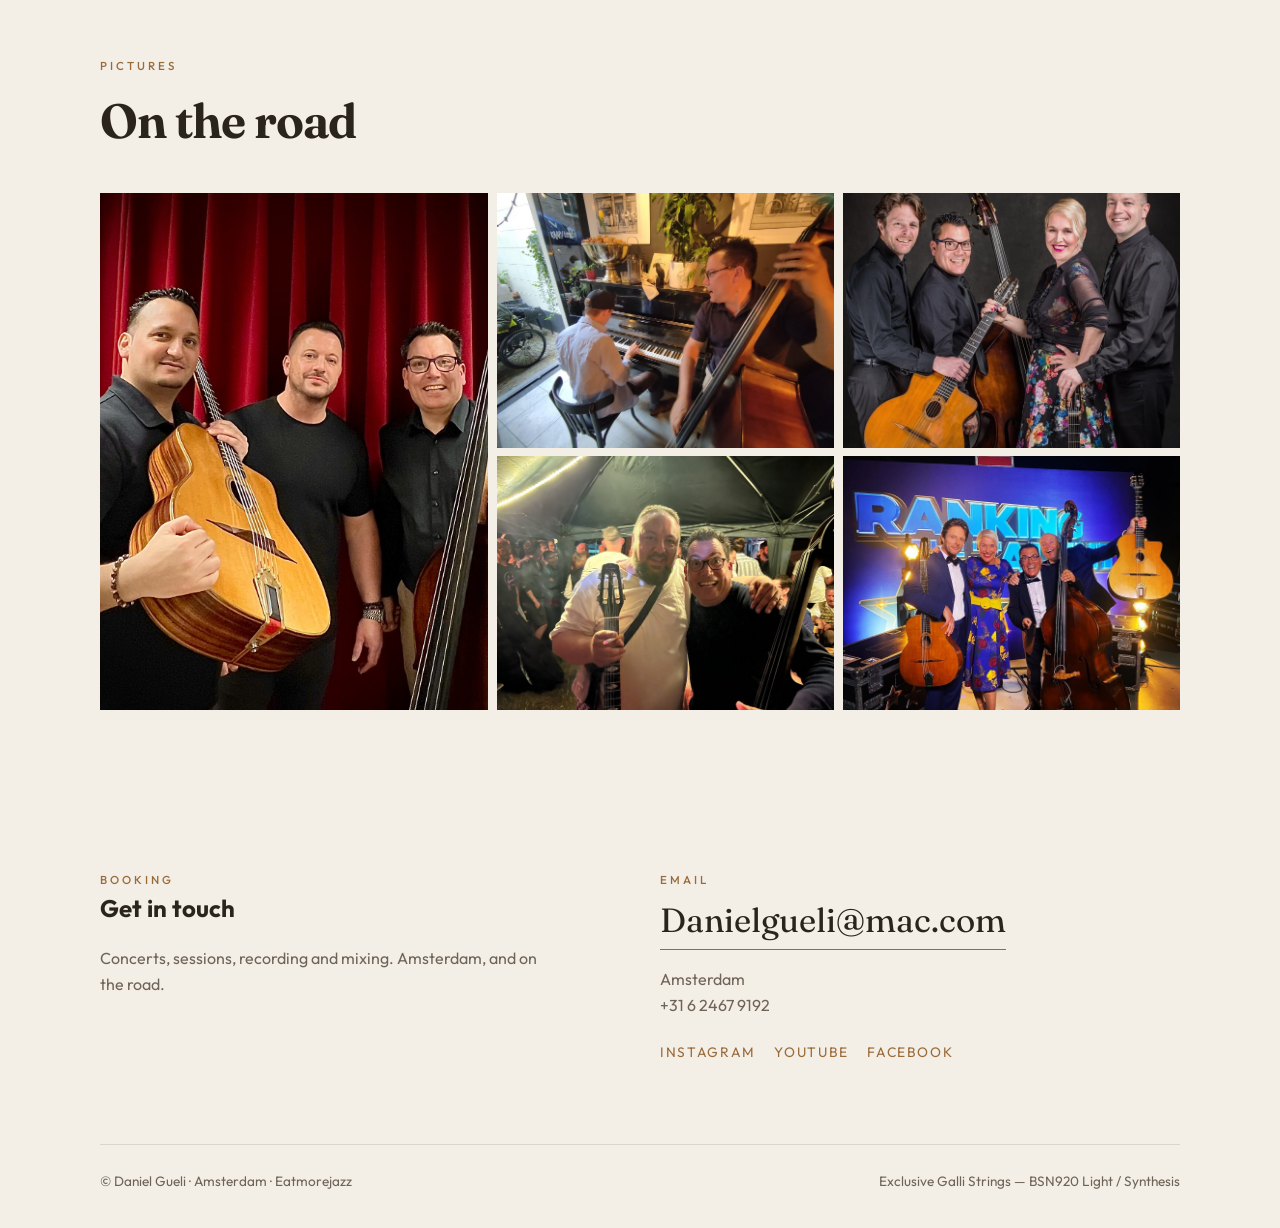
==== commit 0ea2dcf9: "Sync cream site HTML/CSS with live Pages (latest dist)" ====
--- a/index.html
+++ b/index.html
@@ -61,10 +61,11 @@
             <figcaption class="photo-cap">On stage — double bass, and a little electric when the night asks for it</figcaption>
           </figure>
           <div>
-            <p class="lead">Half Dutch, half Italian. Guitar at twelve, bass at sixteen, then a nursing degree, a stretch through Africa, and a double bass that pulled him into a life in music.</p>
-            <p>He became a working bassist on both electric and upright. He toured the world with <span class="names">Saskia Laroo</span> — South Korea, India, China, Taiwan, Thailand, Oman, Chile, and every corner of Europe — and played with <span class="names">Nano Stern, Philippe Lemm, Alexander Beets, Sven Rozier, Jonn Reyna</span> and <span class="names">Fabio Marziali</span>.</p>
-            <p>Gypsy jazz arrived through friends: <span class="names">Ronald Weel</span> and <span class="names">Marcia Bamberg</span>, then guitarist <span class="names">John Ligthart</span>, and the Marcia Bamberg Swing Quartet. When <span class="names">Paulus Schäfer</span> pulled him into the light, the work opened up. He has stood with <span class="names">Stochelo, Jimmy, Johnny, Mozes, Nouche</span> Rosenberg, <span class="names">Martin</span> and <span class="names">Tcha Limberger, Dominique Paats</span> and <span class="names">Kussi Weiss</span>.</p>
-            <p>Between tours he records and mixes. Mondays he hosts an acoustic session at Kaap &amp; Tein in the heart of Amsterdam, with guests from everywhere.</p>
+            <p class="lead">Bassist Daniel Gueli is half Dutch, half Italian. He started playing the guitar at the age of 12 and gradually developed a greater interest in the bass. From the age of 16, he played as an electric bass player and singer in rock bands. After completing a nursing study, Daniel traveled through Africa. That trip pushed him to buy a double bass and make music his work — electric and upright.</p>
+            <p>As a professional bassist, Daniel has played with musicians such as <span class="names">Nano Stern</span> (Chile), <span class="names">Philippe Lemm, Alexander Beets, Sven Rozier, Jonn Reyna, Fabio Marziali</span>, and <span class="names">Saskia Laroo</span>, with whom he has been on several world tours to South Korea, India, China, Taiwan, Thailand, Oman, Chile, and every corner of Europe.</p>
+            <p>After being invited by his best friends <span class="names">Ronald Weel</span> and <span class="names">Marcia Bamberg</span> to collaborate with gypsy guitarist <span class="names">John Ligthart</span>, Daniel began to specialize in gypsy jazz. That became the Marcia Bamberg Swing Quartet. When <span class="names">Paulus Schäfer</span> brought him in, the work opened up.</p>
+            <p>He has played with <span class="names">Stochelo Rosenberg, Jimmy Rosenberg, Johnny Rosenberg, Mozes Rosenberg, Nouche Rosenberg, Martin Limberger, Dominique Paats, Tcha Limberger</span>, and <span class="names">Kussi Weiss</span>.</p>
+            <p>Alongside touring, Daniel produces, records, and mixes. He is currently working on the next Marcia Bamberg Swing Quartet album. Every Monday he hosts an Acoustic Session at Kaap &amp; Tein in the heart of Amsterdam, with guests from around the world.</p>
           </div>
         </div>
       </div>
